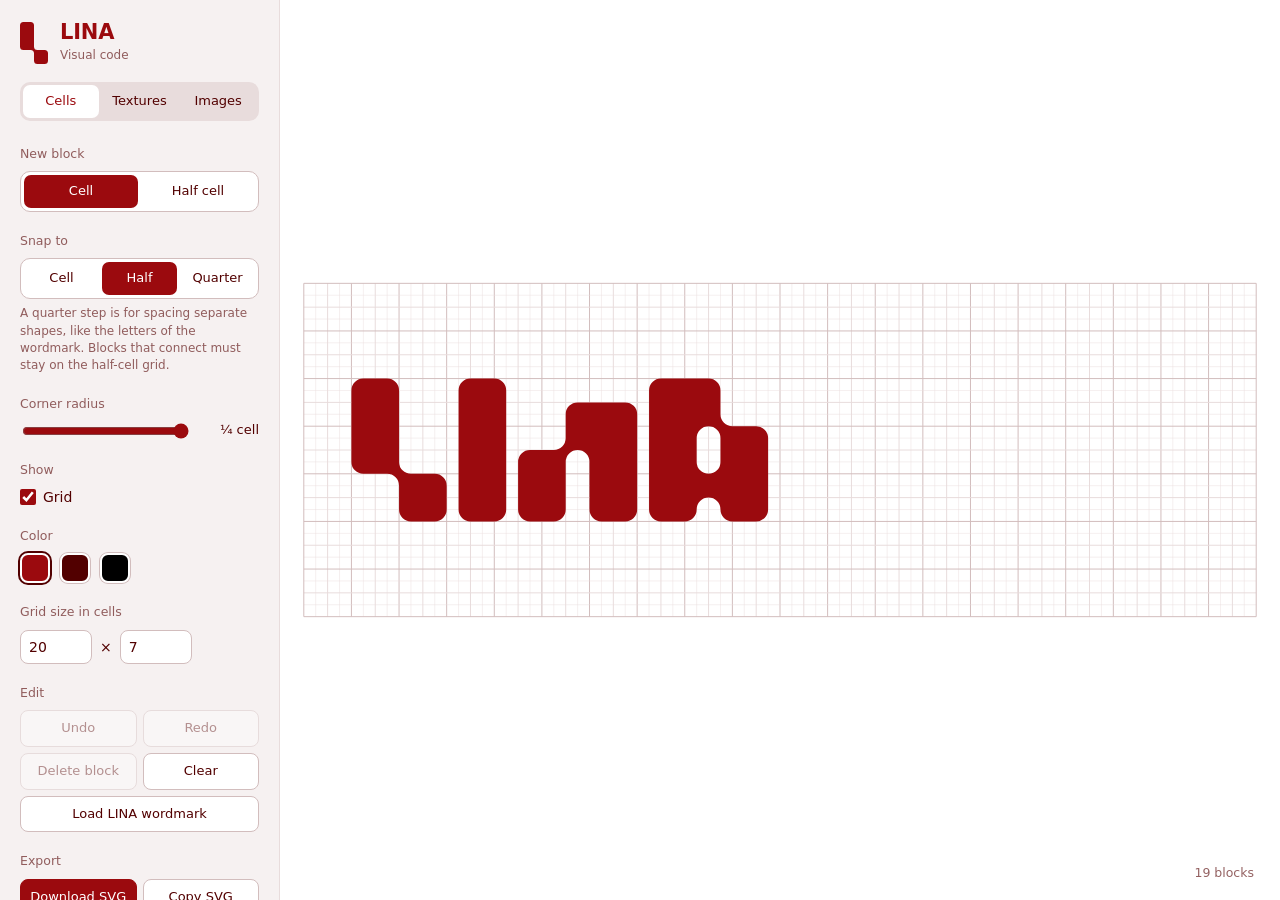
==== grid.html @ c717846d "Initial commit: LINA visual code tools Cell editor, texture generator and image filter built on the " ====
<!doctype html>
<html lang="en">
<head>
<meta charset="utf-8">
<meta name="viewport" content="width=device-width, initial-scale=1">
<title>LINA cell editor</title>
<link rel="icon" href="data:,">
<link rel="stylesheet" href="lina.css">
<style>
  #board { flex: 1; width: 100%; height: 100%; display: block; touch-action: none; user-select: none; -webkit-user-select: none; }
  #board .fine { stroke: var(--rule); stroke-opacity: .45; }
  #board .minor { stroke: var(--rule); }
  #board .major { stroke: var(--rule-strong); }
  #board .frame { fill: none; stroke: var(--rule-strong); }
  #board .selected { fill: rgba(255, 255, 255, .22); }
  #board .illegal { fill: none; stroke: #fff; stroke-width: 2; stroke-dasharray: 4 3; }
  #board .ghost { fill: rgba(155, 10, 14, .14); }
  .status.warn { color: var(--crimson); }
</style>
</head>
<body class="tool">

<aside class="sidebar">
  <a class="brand" href="index.html">
    <svg id="mark" viewBox="0 0 4 6" aria-hidden="true"></svg>
    <div><strong>LINA</strong><span>Visual code</span></div>
  </a>
  <nav class="tools" aria-label="Tools">
    <a href="grid.html" aria-current="page">Cells</a>
    <a href="texture.html">Textures</a>
    <a href="image.html">Images</a>
  </nav>

  <fieldset>
    <legend>New block</legend>
    <div class="seg" data-key="brush">
      <button type="button" data-value="4">Cell</button>
      <button type="button" data-value="2">Half cell</button>
    </div>
  </fieldset>

  <fieldset>
    <legend>Snap to</legend>
    <div class="seg" data-key="snap">
      <button type="button" data-value="4">Cell</button>
      <button type="button" data-value="2">Half</button>
      <button type="button" data-value="1">Quarter</button>
    </div>
    <p class="hint">A quarter step is for spacing separate shapes, like the letters of the wordmark. Blocks that connect must stay on the half-cell grid.</p>
  </fieldset>

  <fieldset>
    <legend><label for="radius">Corner radius</label></legend>
    <div class="range-row">
      <input id="radius" type="range" min="0" max="0.25" step="0.005">
      <output id="radiusOut" for="radius"></output>
    </div>
  </fieldset>

  <fieldset>
    <legend>Show</legend>
    <div class="checks">
      <label><input type="checkbox" id="showGrid"> Grid</label>
    </div>
  </fieldset>

  <fieldset>
    <legend>Color</legend>
    <div class="swatches" data-key="color">
      <button type="button" data-value="#9B0A0E" style="background:#9B0A0E" aria-label="Crimson"></button>
      <button type="button" data-value="#520000" style="background:#520000" aria-label="Oxblood"></button>
      <button type="button" data-value="#000000" style="background:#000000" aria-label="Black"></button>
    </div>
  </fieldset>

  <fieldset>
    <legend>Grid size in cells</legend>
    <div class="size">
      <input id="cols" type="number" min="4" max="48" aria-label="Columns">
      <span>×</span>
      <input id="rows" type="number" min="3" max="32" aria-label="Rows">
    </div>
  </fieldset>

  <fieldset>
    <legend>Edit</legend>
    <div class="actions">
      <button class="btn" id="undo" type="button">Undo</button>
      <button class="btn" id="redo" type="button">Redo</button>
      <button class="btn" id="delete" type="button">Delete block</button>
      <button class="btn" id="clear" type="button">Clear</button>
      <button class="btn" id="preset" type="button" style="grid-column: span 2">Load LINA wordmark</button>
    </div>
  </fieldset>

  <fieldset>
    <legend>Export</legend>
    <div class="actions">
      <button class="btn primary" id="download" type="button">Download SVG</button>
      <button class="btn" id="copy" type="button">Copy SVG</button>
    </div>
  </fieldset>

  <div class="notes">
    <p>Click an empty spot to add a block. Drag a block to move it. Right-click or press <kbd>Delete</kbd> to remove it. Arrow keys nudge the selected block.</p>
    <p>Free corners round outward. Corners that meet a neighbour, even diagonally, round inward. A block outlined in white sits a quarter cell off inside a connected shape, which the rule does not allow.</p>
  </div>
</aside>

<main class="stage">
  <svg id="board" xmlns="http://www.w3.org/2000/svg" aria-label="Grid board">
    <g id="gridLayer"></g>
    <path id="shape" fill-rule="evenodd"></path>
    <g id="cellLayer"></g>
    <rect id="ghost" class="ghost" visibility="hidden"></rect>
  </svg>
  <div class="status" id="status"></div>
  <div class="toast" id="toast" role="status" aria-live="polite"></div>
</main>

<script src="lina-geometry.js"></script>
<script>
/*
  Units: 1 unit = ¼ cell. A "cell" block is 4×4 units, a "half cell" block is 2×2.
  Blocks may sit anywhere on the quarter grid, but blocks that connect (touch or
  overlap) must keep a whole number of half cells between their origins, so a
  shape's inside geometry stays on the half-cell grid. The outline comes from
  LinaGeometry, shared with the other tools.
*/
const NS = 'http://www.w3.org/2000/svg';
const $ = (s) => document.querySelector(s);
const STORE = 'lina-grid-v2';
const { outlinePath, LETTERS, LETTER_GAP } = LinaGeometry;
const CELL = 4;

// The wordmark on the quarter grid, with the logo's own ¼-cell letter spacing.
const LINA = [];
{
  let x = 0;
  for (const k of ['L', 'I', 'n', 'A']) {
    for (const [bx, by, s] of LETTERS[k].blocks) LINA.push([x + bx * 2, by * 2, s * 2]);
    x += (LETTERS[k].w + LETTER_GAP) * 2;
  }
}
const LINA_W = 70, LINA_H = 12;

const state = {
  cols: 20, rows: 7,
  blocks: [],
  brush: 4, snap: 2, radius: 0.25,
  showGrid: true,
  color: '#9B0A0E',
};
let selected = null;
let drag = null;
const history = [];
const future = [];

const W = () => state.cols * CELL;
const H = () => state.rows * CELL;
const rUnits = () => state.radius * CELL;

/* ---------- legality ---------- */

// Blocks that touch or overlap form one shape. Inside a shape every block must share
// the same quarter alignment. Returns the blocks that break this.
function illegalBlocks() {
  const b = state.blocks, n = b.length;
  const parent = Array.from({ length: n }, (_, i) => i);
  const find = (i) => (parent[i] === i ? i : (parent[i] = find(parent[i])));
  const touch = (p, q) => p.x + p.s >= q.x && q.x + q.s >= p.x && p.y + p.s >= q.y && q.y + q.s >= p.y;
  for (let i = 0; i < n; i++) for (let j = i + 1; j < n; j++) if (touch(b[i], b[j])) parent[find(i)] = find(j);
  const groups = new Map();
  b.forEach((blk, i) => {
    const g = find(i);
    if (!groups.has(g)) groups.set(g, []);
    groups.get(g).push(blk);
  });
  const bad = [];
  for (const members of groups.values()) {
    const tally = new Map();
    for (const m of members) { const c = (m.x & 1) * 2 + (m.y & 1); tally.set(c, (tally.get(c) || 0) + 1); }
    if (tally.size < 2) continue;
    const major = [...tally.entries()].sort((a, b) => b[1] - a[1])[0][0];
    for (const m of members) if ((m.x & 1) * 2 + (m.y & 1) !== major) bad.push(m);
  }
  return bad;
}

/* ---------- rendering ---------- */

const board = $('#board');
const shape = $('#shape');
const gridLayer = $('#gridLayer');
const cellLayer = $('#cellLayer');
const ghost = $('#ghost');

function el(tag, attrs) {
  const n = document.createElementNS(NS, tag);
  for (const k in attrs) n.setAttribute(k, attrs[k]);
  return n;
}

function drawGrid() {
  const pad = 2;
  board.setAttribute('viewBox', `${-pad} ${-pad} ${W() + pad * 2} ${H() + pad * 2}`);
  gridLayer.replaceChildren();
  if (state.showGrid) {
    const cls = (v) => (v % 4 ? (v % 2 ? 'fine' : 'minor') : 'major');
    for (let x = 1; x < W(); x++)
      gridLayer.append(el('line', { class: cls(x), x1: x, y1: 0, x2: x, y2: H(), 'vector-effect': 'non-scaling-stroke' }));
    for (let y = 1; y < H(); y++)
      gridLayer.append(el('line', { class: cls(y), x1: 0, y1: y, x2: W(), y2: y, 'vector-effect': 'non-scaling-stroke' }));
  }
  gridLayer.append(el('rect', { class: 'frame', x: 0, y: 0, width: W(), height: H(), 'vector-effect': 'non-scaling-stroke' }));
}

function render() {
  shape.setAttribute('d', outlinePath(state.blocks, rUnits()));
  shape.setAttribute('fill', state.color);
  cellLayer.replaceChildren();
  if (selected) {
    cellLayer.append(el('rect', { class: 'selected', x: selected.x, y: selected.y, width: selected.s, height: selected.s }));
  }
  const bad = illegalBlocks();
  for (const b of bad) {
    cellLayer.append(el('rect', { class: 'illegal', x: b.x, y: b.y, width: b.s, height: b.s, rx: rUnits(), 'vector-effect': 'non-scaling-stroke' }));
  }
  const n = state.blocks.length;
  const status = $('#status');
  status.classList.toggle('warn', bad.length > 0);
  status.textContent = n === 0 ? 'Empty grid. Click to add a block.'
    : bad.length ? `${bad.length} block${bad.length === 1 ? ' sits' : 's sit'} a quarter cell off inside a shape`
    : `${n} block${n === 1 ? '' : 's'}`;
  $('#undo').disabled = !history.length;
  $('#redo').disabled = !future.length;
  $('#delete').disabled = !selected;
}

function syncControls() {
  document.querySelectorAll('[data-key]').forEach((group) => {
    const key = group.dataset.key;
    group.querySelectorAll('button').forEach((b) => {
      b.setAttribute('aria-pressed', String(String(state[key]) === b.dataset.value));
    });
  });
  $('#radius').value = state.radius;
  $('#radiusOut').value = radiusLabel(state.radius);
  $('#showGrid').checked = state.showGrid;
  $('#cols').value = state.cols;
  $('#rows').value = state.rows;
}

function radiusLabel(v) {
  const named = { 0: 'Square', 0.25: '¼ cell', 0.125: '⅛ cell' };
  return named[v] ?? `${v.toFixed(3)} cell`;
}

/* ---------- state & history ---------- */

const snapshot = () => JSON.stringify(state.blocks);

function commit(before) {
  history.push(before);
  if (history.length > 300) history.shift();
  future.length = 0;
  save();
}

function restore(json) {
  state.blocks = JSON.parse(json);
  selected = null;
  render();
  save();
}

function undo() { if (!history.length) return; future.push(snapshot()); restore(history.pop()); }
function redo() { if (!future.length) return; history.push(snapshot()); restore(future.pop()); }

function save() {
  try { localStorage.setItem(STORE, JSON.stringify(state)); } catch (_) {}
}

function load() {
  try {
    const saved = JSON.parse(localStorage.getItem(STORE));
    if (saved && Array.isArray(saved.blocks)) {
      for (const k of Object.keys(state)) if (k in saved) state[k] = saved[k];
      return true;
    }
  } catch (_) {}
  return false;
}

function presetBlocks() {
  const ox = Math.max(0, Math.floor((W() - LINA_W) / 2)) & ~1;
  const oy = Math.max(0, Math.floor((H() - LINA_H) / 2)) & ~1;
  return LINA.map(([x, y, s]) => ({ x: x + ox, y: y + oy, s }));
}

function loadPreset() {
  const before = snapshot();
  if (W() < LINA_W) { state.cols = Math.ceil(LINA_W / CELL) + 1; syncControls(); drawGrid(); }
  state.blocks = presetBlocks();
  clampAll();
  selected = null;
  commit(before);
  render();
}

function clampAll() {
  for (const b of state.blocks) {
    b.x = Math.min(Math.max(0, b.x), W() - b.s);
    b.y = Math.min(Math.max(0, b.y), H() - b.s);
  }
}

function dedupe(keep) {
  state.blocks = state.blocks.filter((b) => b === keep || !(b.x === keep.x && b.y === keep.y && b.s === keep.s));
}

function removeBlock(b) {
  const before = snapshot();
  state.blocks = state.blocks.filter((x) => x !== b);
  if (selected === b) selected = null;
  commit(before);
  render();
}

/* ---------- pointer interaction ---------- */

function toGrid(e) {
  const pt = board.createSVGPoint();
  pt.x = e.clientX; pt.y = e.clientY;
  return pt.matrixTransform(board.getScreenCTM().inverse());
}

const snapTo = (v) => Math.round(v / state.snap) * state.snap;

function hitTest(p) {
  for (let i = state.blocks.length - 1; i >= 0; i--) {
    const b = state.blocks[i];
    if (p.x >= b.x && p.x < b.x + b.s && p.y >= b.y && p.y < b.y + b.s) return b;
  }
  return null;
}

const inside = (p) => p.x >= 0 && p.y >= 0 && p.x < W() && p.y < H();

function placement(p) {
  const s = state.brush;
  return {
    x: Math.min(Math.max(0, snapTo(p.x - s / 2)), W() - s),
    y: Math.min(Math.max(0, snapTo(p.y - s / 2)), H() - s),
    s,
  };
}

board.addEventListener('pointerdown', (e) => {
  if (e.button !== 0) return;
  const p = toGrid(e);
  let b = hitTest(p);
  const before = snapshot();
  let created = false;
  if (!b) {
    if (!inside(p)) { selected = null; render(); return; }
    b = placement(p);
    state.blocks.push(b);
    created = true;
  } else {
    state.blocks.splice(state.blocks.indexOf(b), 1);
    state.blocks.push(b);
  }
  selected = b;
  drag = { b, offX: p.x - b.x, offY: p.y - b.y, before, moved: created };
  board.setPointerCapture(e.pointerId);
  ghost.setAttribute('visibility', 'hidden');
  board.style.cursor = 'grabbing';
  render();
});

board.addEventListener('pointermove', (e) => {
  const p = toGrid(e);
  if (drag) {
    const b = drag.b;
    const nx = Math.min(Math.max(0, snapTo(p.x - drag.offX)), W() - b.s);
    const ny = Math.min(Math.max(0, snapTo(p.y - drag.offY)), H() - b.s);
    if (nx !== b.x || ny !== b.y) { b.x = nx; b.y = ny; drag.moved = true; render(); }
    return;
  }
  const over = hitTest(p);
  if (over || !inside(p)) {
    ghost.setAttribute('visibility', 'hidden');
    board.style.cursor = over ? 'grab' : 'default';
  } else {
    const g = placement(p);
    ghost.setAttribute('x', g.x); ghost.setAttribute('y', g.y);
    ghost.setAttribute('width', g.s); ghost.setAttribute('height', g.s);
    ghost.setAttribute('visibility', 'visible');
    board.style.cursor = 'crosshair';
  }
});

function endDrag() {
  if (!drag) return;
  if (drag.moved) { dedupe(drag.b); commit(drag.before); }
  drag = null;
  board.style.cursor = 'grab';
  render();
}
board.addEventListener('pointerup', endDrag);
board.addEventListener('pointercancel', endDrag);
board.addEventListener('pointerleave', () => { if (!drag) ghost.setAttribute('visibility', 'hidden'); });

board.addEventListener('contextmenu', (e) => {
  e.preventDefault();
  const b = hitTest(toGrid(e));
  if (b) removeBlock(b);
});

window.addEventListener('keydown', (e) => {
  if (e.target.matches('input')) return;
  const mod = e.metaKey || e.ctrlKey;
  if (mod && e.key.toLowerCase() === 'z') { e.preventDefault(); e.shiftKey ? redo() : undo(); return; }
  if (mod && e.key.toLowerCase() === 'y') { e.preventDefault(); redo(); return; }
  if (!selected) return;
  if (e.key === 'Delete' || e.key === 'Backspace') { e.preventDefault(); removeBlock(selected); return; }
  if (e.key === 'Escape') { selected = null; render(); return; }
  const dirs = { ArrowLeft: [-1, 0], ArrowRight: [1, 0], ArrowUp: [0, -1], ArrowDown: [0, 1] };
  if (dirs[e.key]) {
    e.preventDefault();
    const before = snapshot();
    const [dx, dy] = dirs[e.key];
    const b = selected;
    const nx = Math.min(Math.max(0, b.x + dx * state.snap), W() - b.s);
    const ny = Math.min(Math.max(0, b.y + dy * state.snap), H() - b.s);
    if (nx !== b.x || ny !== b.y) { b.x = nx; b.y = ny; dedupe(b); commit(before); render(); }
  }
});

/* ---------- controls ---------- */

document.querySelectorAll('[data-key]').forEach((group) => {
  group.addEventListener('click', (e) => {
    const btn = e.target.closest('button');
    if (!btn) return;
    const key = group.dataset.key;
    state[key] = key === 'color' ? btn.dataset.value : Number(btn.dataset.value);
    syncControls(); render(); save();
  });
});

$('#radius').addEventListener('input', (e) => {
  state.radius = Number(e.target.value);
  $('#radiusOut').value = radiusLabel(state.radius);
  render(); save();
});
$('#showGrid').addEventListener('change', (e) => { state.showGrid = e.target.checked; drawGrid(); save(); });

function resize() {
  const cols = Math.min(48, Math.max(4, Math.round(Number($('#cols').value) || state.cols)));
  const rows = Math.min(32, Math.max(3, Math.round(Number($('#rows').value) || state.rows)));
  if (cols === state.cols && rows === state.rows) { syncControls(); return; }
  const before = snapshot();
  state.cols = cols; state.rows = rows;
  clampAll();
  commit(before);
  syncControls(); drawGrid(); render();
}
$('#cols').addEventListener('change', resize);
$('#rows').addEventListener('change', resize);

$('#undo').addEventListener('click', undo);
$('#redo').addEventListener('click', redo);
$('#delete').addEventListener('click', () => selected && removeBlock(selected));
$('#clear').addEventListener('click', () => {
  if (!state.blocks.length) return;
  const before = snapshot();
  state.blocks = []; selected = null;
  commit(before); render();
});
$('#preset').addEventListener('click', loadPreset);

/* ---------- export ---------- */

function exportSVG() {
  if (!state.blocks.length) return null;
  const S = 50; // one cell = 200 units
  let minX = Infinity, minY = Infinity, maxX = -Infinity, maxY = -Infinity;
  for (const b of state.blocks) {
    minX = Math.min(minX, b.x); minY = Math.min(minY, b.y);
    maxX = Math.max(maxX, b.x + b.s); maxY = Math.max(maxY, b.y + b.s);
  }
  const d = outlinePath(state.blocks, rUnits(), S, -minX * S, -minY * S);
  const w = (maxX - minX) * S, h = (maxY - minY) * S;
  return `<svg xmlns="http://www.w3.org/2000/svg" viewBox="0 0 ${w} ${h}" width="${w}" height="${h}">\n` +
    `  <path fill="${state.color}" fill-rule="evenodd" d="${d}"/>\n</svg>\n`;
}

let toastTimer;
function toast(msg) {
  const t = $('#toast');
  t.textContent = msg;
  t.classList.add('show');
  clearTimeout(toastTimer);
  toastTimer = setTimeout(() => t.classList.remove('show'), 1800);
}

$('#download').addEventListener('click', () => {
  const svg = exportSVG();
  if (!svg) return toast('Add a block before exporting.');
  const url = URL.createObjectURL(new Blob([svg], { type: 'image/svg+xml' }));
  const a = document.createElement('a');
  a.href = url; a.download = 'lina-grid.svg';
  document.body.append(a); a.click(); a.remove();
  setTimeout(() => URL.revokeObjectURL(url), 1000);
  toast('Downloaded lina-grid.svg');
});

$('#copy').addEventListener('click', async () => {
  const svg = exportSVG();
  if (!svg) return toast('Add a block before exporting.');
  try {
    await navigator.clipboard.writeText(svg);
  } catch (_) {
    const ta = document.createElement('textarea');
    ta.value = svg; document.body.append(ta); ta.select();
    document.execCommand('copy'); ta.remove();
  }
  toast('SVG copied');
});

/* ---------- boot ---------- */

$('#mark').innerHTML = `<path fill="#9B0A0E" d="${outlinePath(LETTERS.L.blocks, 0.5)}"/>`;

if (!load()) state.blocks = presetBlocks();
clampAll();
syncControls();
drawGrid();
render();
</script>
</body>
</html>
---- lina.css ----
/* Shared tokens and tool chrome for the LINA pages. */

@font-face { font-family: "Neometric"; font-weight: 400; src: url("font/Neometric-Regular.otf") format("opentype"); }
@font-face { font-family: "Neometric"; font-weight: 500; src: url("font/Neometric%20Medium%20(Regular).otf") format("opentype"); }
@font-face { font-family: "Neometric"; font-weight: 800; src: url("font/Neometric%20Extra%20Bold%20(Bold).otf") format("opentype"); }

:root {
  --crimson: #9B0A0E;
  --oxblood: #520000;
  --paper: #FFFFFF;
  --blush: #F6F1F1;
  --stage: #ECE4E4;
  --rule: #E8DCDC;
  --rule-strong: #D2BDBD;
  --muted: rgba(82, 0, 0, .62);
  --font: "Neometric", ui-sans-serif, system-ui, -apple-system, "Segoe UI", sans-serif;
}

* { box-sizing: border-box; }
html, body { margin: 0; }
body {
  font-family: var(--font);
  font-size: 14px;
  line-height: 1.45;
  color: var(--oxblood);
  background: var(--paper);
}
a { color: inherit; }
button:focus-visible, input:focus-visible, a:focus-visible { outline: 2px solid var(--crimson); outline-offset: 2px; }

/* ---------- tool pages: sidebar + stage ---------- */

body.tool { display: grid; grid-template-columns: 280px 1fr; height: 100vh; overflow: hidden; }
.sidebar { background: var(--blush); border-right: 1px solid var(--rule); padding: 22px 20px 28px; overflow-y: auto; }
.stage { position: relative; display: flex; min-width: 0; min-height: 0; }

.brand { display: flex; align-items: center; gap: 12px; text-decoration: none; margin-bottom: 18px; }
.brand svg { width: 28px; height: 42px; flex: none; }
.brand strong { display: block; font-size: 21px; font-weight: 800; line-height: 1; color: var(--crimson); letter-spacing: -.01em; }
.brand span { display: block; font-size: 12px; color: var(--muted); margin-top: 4px; }

.tools { display: grid; grid-template-columns: repeat(3, 1fr); gap: 3px; padding: 3px; background: var(--rule); border-radius: 10px; margin-bottom: 24px; }
.tools a { text-decoration: none; text-align: center; font-size: 13px; padding: 7px 6px; border-radius: 7px; }
.tools a[aria-current="page"] { background: var(--paper); color: var(--crimson); font-weight: 500; }
.tools a:not([aria-current]):hover { background: rgba(255, 255, 255, .55); }

fieldset { border: 0; padding: 0; margin: 0 0 20px; min-width: 0; }
legend { font-weight: 500; font-size: 12.5px; color: var(--muted); margin-bottom: 8px; padding: 0; display: block; }
.hint { margin: 6px 0 0; font-size: 12px; color: var(--muted); }

.seg { display: grid; grid-auto-flow: column; grid-auto-columns: 1fr; background: var(--paper); border: 1px solid var(--rule-strong); border-radius: 10px; padding: 3px; gap: 3px; }
.seg.grid2 { grid-auto-flow: row; grid-template-columns: 1fr 1fr; }
.seg button {
  font: inherit; font-size: 13px; color: var(--oxblood);
  background: transparent; border: 0; border-radius: 7px; padding: 7px 6px; cursor: pointer;
}
.seg button[aria-pressed="true"] { background: var(--crimson); color: var(--paper); }
.seg button:not([aria-pressed="true"]):hover { background: var(--blush); }

.range-row { display: flex; align-items: center; gap: 12px; }
input[type="range"] { flex: 1; min-width: 0; accent-color: var(--crimson); }
output { font-variant-numeric: tabular-nums; min-width: 56px; text-align: right; font-size: 13px; }

.checks { display: flex; flex-wrap: wrap; gap: 8px 18px; }
.checks label { display: flex; align-items: center; gap: 7px; cursor: pointer; }
input[type="checkbox"] { accent-color: var(--crimson); width: 16px; height: 16px; margin: 0; }

.swatches { display: flex; flex-wrap: wrap; gap: 10px; }
.swatches button {
  width: 30px; height: 30px; border-radius: 8px; border: 2px solid var(--paper); cursor: pointer;
  box-shadow: 0 0 0 1px var(--rule-strong);
}
.swatches button[aria-pressed="true"] { box-shadow: 0 0 0 2px var(--oxblood); }

.size { display: flex; align-items: center; gap: 8px; }
.size input, .field-input {
  font: inherit; color: var(--oxblood); width: 72px; padding: 6px 8px;
  border: 1px solid var(--rule-strong); border-radius: 8px; background: var(--paper);
}

.actions { display: grid; grid-template-columns: 1fr 1fr; gap: 6px; }
.btn {
  font: inherit; font-size: 13px; color: var(--oxblood); background: var(--paper);
  border: 1px solid var(--rule-strong); border-radius: 8px; padding: 8px 6px; cursor: pointer; text-align: center;
  white-space: nowrap; text-decoration: none;
}
.btn:hover { border-color: var(--oxblood); }
.btn:disabled { opacity: .4; cursor: default; border-color: var(--rule-strong); }
.btn.primary { background: var(--crimson); border-color: var(--crimson); color: var(--paper); font-weight: 500; }
.btn.primary:hover { background: var(--oxblood); border-color: var(--oxblood); }

.notes { margin-top: 24px; padding-top: 18px; border-top: 1px solid var(--rule); font-size: 12.5px; color: var(--muted); }
.notes p { margin: 0 0 8px; max-width: 34ch; }
kbd { font-family: inherit; font-size: 11.5px; background: var(--paper); border: 1px solid var(--rule-strong); border-radius: 4px; padding: 0 4px; }

.status {
  position: absolute; right: 18px; bottom: 14px; font-size: 12.5px; color: var(--muted);
  background: rgba(255, 255, 255, .85); padding: 4px 8px; border-radius: 6px; pointer-events: none;
}
.toast {
  position: absolute; left: 50%; top: 18px; transform: translate(-50%, -8px); opacity: 0;
  background: var(--oxblood); color: var(--paper); padding: 8px 14px; border-radius: 8px; font-size: 13px;
  transition: opacity .18s, transform .18s; pointer-events: none;
}
.toast.show { opacity: 1; transform: translate(-50%, 0); }

@media (max-width: 760px) {
  body.tool { grid-template-columns: 1fr; height: auto; overflow: visible; }
  .sidebar { border-right: 0; border-top: 1px solid var(--rule); padding: 18px 16px; }
  .stage { order: -1; height: 64vh; }
}
@media (prefers-reduced-motion: reduce) { .toast { transition: none; } }
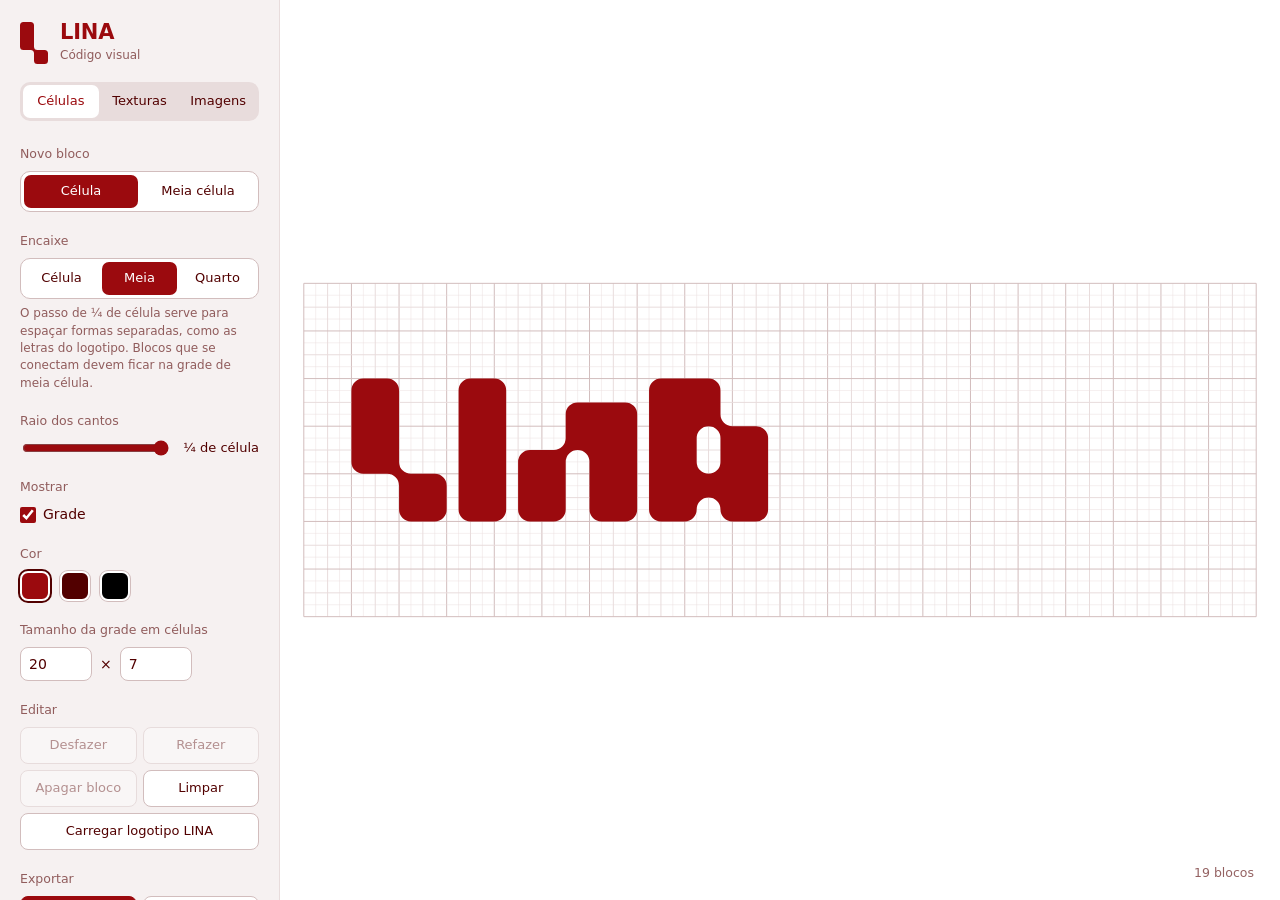
==== commit abaa28e0: "Translate interface to Brazilian Portuguese; screen slider up to 10 cells All four pages, palette na" ====
--- a/grid.html
+++ b/grid.html
@@ -1,9 +1,9 @@
 <!doctype html>
-<html lang="en">
+<html lang="pt-BR">
 <head>
 <meta charset="utf-8">
 <meta name="viewport" content="width=device-width, initial-scale=1">
-<title>LINA cell editor</title>
+<title>Editor de células LINA</title>
 <link rel="icon" href="data:,">
 <link rel="stylesheet" href="lina.css">
 <style>
@@ -23,34 +23,34 @@
 <aside class="sidebar">
   <a class="brand" href="index.html">
     <svg id="mark" viewBox="0 0 4 6" aria-hidden="true"></svg>
-    <div><strong>LINA</strong><span>Visual code</span></div>
+    <div><strong>LINA</strong><span>Código visual</span></div>
   </a>
-  <nav class="tools" aria-label="Tools">
-    <a href="grid.html" aria-current="page">Cells</a>
-    <a href="texture.html">Textures</a>
-    <a href="image.html">Images</a>
+  <nav class="tools" aria-label="Ferramentas">
+    <a href="grid.html" aria-current="page">Células</a>
+    <a href="texture.html">Texturas</a>
+    <a href="image.html">Imagens</a>
   </nav>
 
   <fieldset>
-    <legend>New block</legend>
+    <legend>Novo bloco</legend>
     <div class="seg" data-key="brush">
-      <button type="button" data-value="4">Cell</button>
-      <button type="button" data-value="2">Half cell</button>
-    </div>
-  </fieldset>
-
-  <fieldset>
-    <legend>Snap to</legend>
+      <button type="button" data-value="4">Célula</button>
+      <button type="button" data-value="2">Meia célula</button>
+    </div>
+  </fieldset>
+
+  <fieldset>
+    <legend>Encaixe</legend>
     <div class="seg" data-key="snap">
-      <button type="button" data-value="4">Cell</button>
-      <button type="button" data-value="2">Half</button>
-      <button type="button" data-value="1">Quarter</button>
-    </div>
-    <p class="hint">A quarter step is for spacing separate shapes, like the letters of the wordmark. Blocks that connect must stay on the half-cell grid.</p>
-  </fieldset>
-
-  <fieldset>
-    <legend><label for="radius">Corner radius</label></legend>
+      <button type="button" data-value="4">Célula</button>
+      <button type="button" data-value="2">Meia</button>
+      <button type="button" data-value="1">Quarto</button>
+    </div>
+    <p class="hint">O passo de ¼ de célula serve para espaçar formas separadas, como as letras do logotipo. Blocos que se conectam devem ficar na grade de meia célula.</p>
+  </fieldset>
+
+  <fieldset>
+    <legend><label for="radius">Raio dos cantos</label></legend>
     <div class="range-row">
       <input id="radius" type="range" min="0" max="0.25" step="0.005">
       <output id="radiusOut" for="radius"></output>
@@ -58,57 +58,57 @@
   </fieldset>
 
   <fieldset>
-    <legend>Show</legend>
+    <legend>Mostrar</legend>
     <div class="checks">
-      <label><input type="checkbox" id="showGrid"> Grid</label>
-    </div>
-  </fieldset>
-
-  <fieldset>
-    <legend>Color</legend>
+      <label><input type="checkbox" id="showGrid"> Grade</label>
+    </div>
+  </fieldset>
+
+  <fieldset>
+    <legend>Cor</legend>
     <div class="swatches" data-key="color">
-      <button type="button" data-value="#9B0A0E" style="background:#9B0A0E" aria-label="Crimson"></button>
-      <button type="button" data-value="#520000" style="background:#520000" aria-label="Oxblood"></button>
-      <button type="button" data-value="#000000" style="background:#000000" aria-label="Black"></button>
-    </div>
-  </fieldset>
-
-  <fieldset>
-    <legend>Grid size in cells</legend>
+      <button type="button" data-value="#9B0A0E" style="background:#9B0A0E" aria-label="Carmim"></button>
+      <button type="button" data-value="#520000" style="background:#520000" aria-label="Vinho"></button>
+      <button type="button" data-value="#000000" style="background:#000000" aria-label="Preto"></button>
+    </div>
+  </fieldset>
+
+  <fieldset>
+    <legend>Tamanho da grade em células</legend>
     <div class="size">
-      <input id="cols" type="number" min="4" max="48" aria-label="Columns">
+      <input id="cols" type="number" min="4" max="48" aria-label="Colunas">
       <span>×</span>
-      <input id="rows" type="number" min="3" max="32" aria-label="Rows">
-    </div>
-  </fieldset>
-
-  <fieldset>
-    <legend>Edit</legend>
+      <input id="rows" type="number" min="3" max="32" aria-label="Linhas">
+    </div>
+  </fieldset>
+
+  <fieldset>
+    <legend>Editar</legend>
     <div class="actions">
-      <button class="btn" id="undo" type="button">Undo</button>
-      <button class="btn" id="redo" type="button">Redo</button>
-      <button class="btn" id="delete" type="button">Delete block</button>
-      <button class="btn" id="clear" type="button">Clear</button>
-      <button class="btn" id="preset" type="button" style="grid-column: span 2">Load LINA wordmark</button>
-    </div>
-  </fieldset>
-
-  <fieldset>
-    <legend>Export</legend>
+      <button class="btn" id="undo" type="button">Desfazer</button>
+      <button class="btn" id="redo" type="button">Refazer</button>
+      <button class="btn" id="delete" type="button">Apagar bloco</button>
+      <button class="btn" id="clear" type="button">Limpar</button>
+      <button class="btn" id="preset" type="button" style="grid-column: span 2">Carregar logotipo LINA</button>
+    </div>
+  </fieldset>
+
+  <fieldset>
+    <legend>Exportar</legend>
     <div class="actions">
-      <button class="btn primary" id="download" type="button">Download SVG</button>
-      <button class="btn" id="copy" type="button">Copy SVG</button>
+      <button class="btn primary" id="download" type="button">Baixar SVG</button>
+      <button class="btn" id="copy" type="button">Copiar SVG</button>
     </div>
   </fieldset>
 
   <div class="notes">
-    <p>Click an empty spot to add a block. Drag a block to move it. Right-click or press <kbd>Delete</kbd> to remove it. Arrow keys nudge the selected block.</p>
-    <p>Free corners round outward. Corners that meet a neighbour, even diagonally, round inward. A block outlined in white sits a quarter cell off inside a connected shape, which the rule does not allow.</p>
+    <p>Clique num espaço vazio para adicionar um bloco. Arraste um bloco para movê-lo. Clique com o botão direito ou pressione <kbd>Delete</kbd> para apagá-lo. As setas do teclado movem o bloco selecionado.</p>
+    <p>Cantos livres arredondam para fora. Cantos que encontram um vizinho, mesmo na diagonal, arredondam para dentro. Um bloco contornado em branco está deslocado ¼ de célula dentro de uma forma conectada, o que a regra não permite.</p>
   </div>
 </aside>
 
 <main class="stage">
-  <svg id="board" xmlns="http://www.w3.org/2000/svg" aria-label="Grid board">
+  <svg id="board" xmlns="http://www.w3.org/2000/svg" aria-label="Grade de edição">
     <g id="gridLayer"></g>
     <path id="shape" fill-rule="evenodd"></path>
     <g id="cellLayer"></g>
@@ -229,9 +229,9 @@
   const n = state.blocks.length;
   const status = $('#status');
   status.classList.toggle('warn', bad.length > 0);
-  status.textContent = n === 0 ? 'Empty grid. Click to add a block.'
-    : bad.length ? `${bad.length} block${bad.length === 1 ? ' sits' : 's sit'} a quarter cell off inside a shape`
-    : `${n} block${n === 1 ? '' : 's'}`;
+  status.textContent = n === 0 ? 'Grade vazia. Clique para adicionar um bloco.'
+    : bad.length ? `${bad.length} ${bad.length === 1 ? 'bloco deslocado' : 'blocos deslocados'} ¼ de célula dentro de uma forma`
+    : `${n} bloco${n === 1 ? '' : 's'}`;
   $('#undo').disabled = !history.length;
   $('#redo').disabled = !future.length;
   $('#delete').disabled = !selected;
@@ -252,8 +252,8 @@
 }
 
 function radiusLabel(v) {
-  const named = { 0: 'Square', 0.25: '¼ cell', 0.125: '⅛ cell' };
-  return named[v] ?? `${v.toFixed(3)} cell`;
+  const named = { 0: 'Reto', 0.25: '¼ de célula', 0.125: '⅛ de célula' };
+  return named[v] ?? `${v.toFixed(3).replace('.', ',')} de célula`;
 }
 
 /* ---------- state & history ---------- */
@@ -508,18 +508,18 @@
 
 $('#download').addEventListener('click', () => {
   const svg = exportSVG();
-  if (!svg) return toast('Add a block before exporting.');
+  if (!svg) return toast('Adicione um bloco antes de exportar.');
   const url = URL.createObjectURL(new Blob([svg], { type: 'image/svg+xml' }));
   const a = document.createElement('a');
   a.href = url; a.download = 'lina-grid.svg';
   document.body.append(a); a.click(); a.remove();
   setTimeout(() => URL.revokeObjectURL(url), 1000);
-  toast('Downloaded lina-grid.svg');
+  toast('lina-grid.svg baixado');
 });
 
 $('#copy').addEventListener('click', async () => {
   const svg = exportSVG();
-  if (!svg) return toast('Add a block before exporting.');
+  if (!svg) return toast('Adicione um bloco antes de exportar.');
   try {
     await navigator.clipboard.writeText(svg);
   } catch (_) {
@@ -527,7 +527,7 @@
     ta.value = svg; document.body.append(ta); ta.select();
     document.execCommand('copy'); ta.remove();
   }
-  toast('SVG copied');
+  toast('SVG copiado');
 });
 
 /* ---------- boot ---------- */
